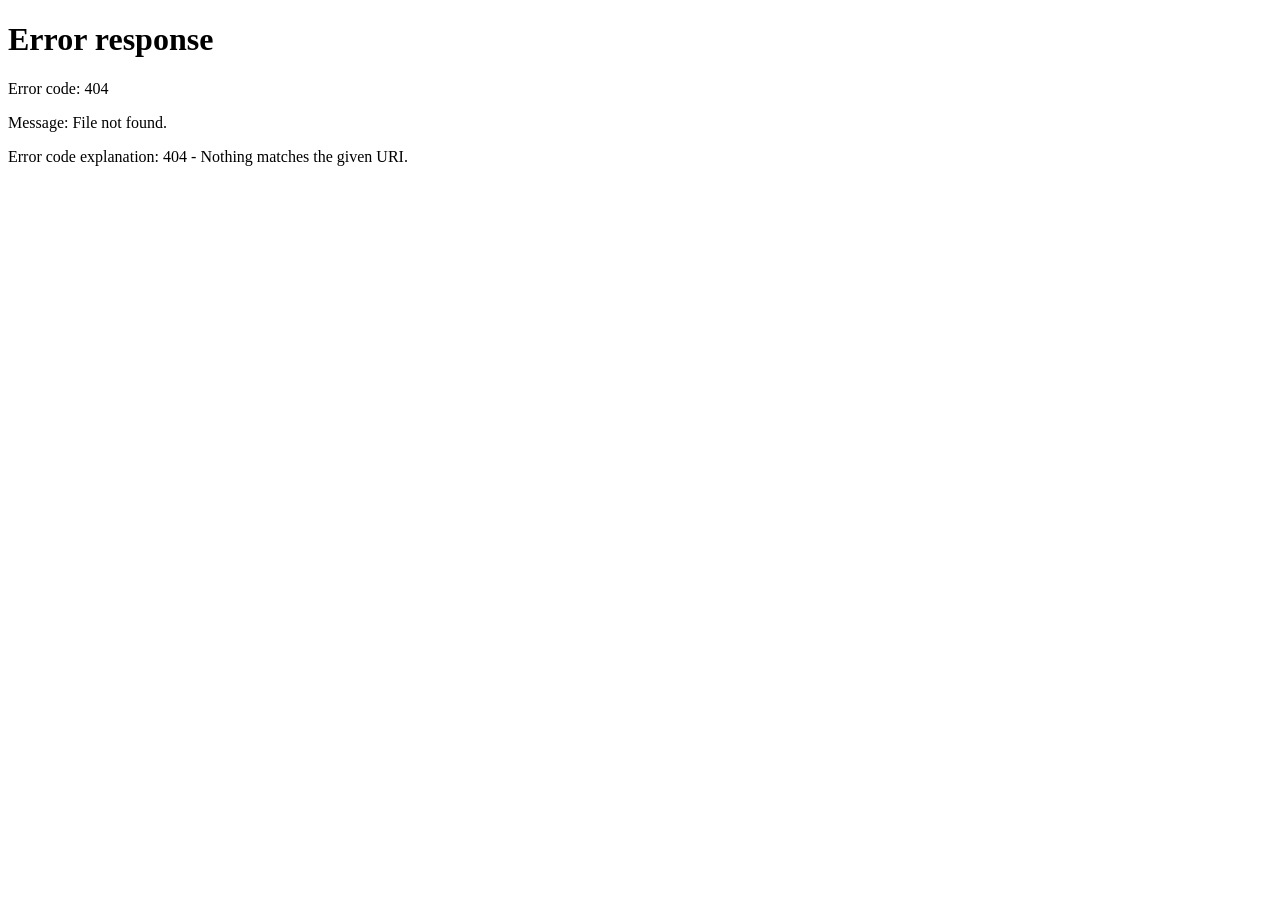
==== index.html @ 645b8ac2 "Initial commit: 诊断学复习网站 with quiz and auth" ====
<!DOCTYPE html>
<html lang="zh-CN">
<head>
  <meta charset="UTF-8">
  <meta name="viewport" content="width=device-width, initial-scale=1.0">
  <title>诊断学复习 - 医学生助手</title>
  <link rel="stylesheet" href="style.css">
</head>
<body>
  <!-- 顶部导航 -->
  <header class="header">
    <div class="header-inner">
      <a href="#" class="logo">
        <span class="logo-icon">⚕️</span>
        <span class="logo-text">诊断学复习</span>
      </a>
      <nav class="nav" id="nav">
        <a href="#symptoms" class="nav-item" data-module="symptoms">常见症状</a>
        <a href="#physical" class="nav-item" data-module="physical">体格检查</a>
        <a href="#lab" class="nav-item" data-module="lab">实验室检查</a>
        <a href="#ecg" class="nav-item" data-module="ecg">心电图</a>
        <a href="#imaging" class="nav-item" data-module="imaging">影像学检查</a>
        <a href="#reasoning" class="nav-item" data-module="reasoning">诊断思维</a>
        <a href="#quiz" class="nav-item quiz-nav-item" data-module="quiz">📝 刷题</a>
      </nav>
      <div class="header-actions">
        <span class="user-email" id="userEmail"></span>
        <button class="logout-btn" id="logoutBtn">退出</button>
        <button class="theme-btn" id="themeToggle" aria-label="切换主题">🌙</button>
        <button class="menu-btn" id="menuToggle" aria-label="菜单">☰</button>
      </div>
    </div>
  </header>

  <!-- 搜索栏 -->
  <div class="search-bar">
    <div class="search-inner">
      <span class="search-icon">🔍</span>
      <input type="text" class="search-input" id="searchInput" placeholder="搜索知识点（如：发热、血常规、ST段...）">
      <button class="search-clear" id="searchClear" aria-label="清除">✕</button>
    </div>
  </div>

  <!-- 主内容区 -->
  <main class="main" id="mainContent">
    <!-- 欢迎页面 -->
    <div class="welcome" id="welcome">
      <div class="welcome-icon">📖</div>
      <h1>诊断学复习助手</h1>
      <p class="welcome-sub">选择上方模块开始复习，或使用搜索框查找知识点</p>
      <div class="welcome-stats" id="welcomeStats">
        <div class="stat-item">
          <span class="stat-num" id="totalCards">0</span>
          <span class="stat-label">总知识点</span>
        </div>
        <div class="stat-item">
          <span class="stat-num" id="studiedCards">0</span>
          <span class="stat-label">已学习</span>
        </div>
        <div class="stat-item">
          <span class="stat-num" id="favoriteCards">0</span>
          <span class="stat-label">已收藏</span>
        </div>
      </div>
      <div class="welcome-modules" id="welcomeModules"></div>
    </div>

    <!-- 模块内容 -->
    <div class="module-content" id="moduleContent" style="display:none;">
      <div class="module-header">
        <h2 class="module-title" id="moduleTitle"></h2>
        <div class="module-progress">
          <span class="progress-text" id="progressText">0/0</span>
          <div class="progress-bar">
            <div class="progress-fill" id="progressFill"></div>
          </div>
        </div>
      </div>
      <div class="cards-container" id="cardsContainer"></div>
    </div>

    <!-- 刷题区域 -->
    <div class="quiz-area" id="quizArea" style="display:none;">
      <div class="quiz-header">
        <div class="quiz-filter">
          <button class="quiz-filter-btn active" data-filter="all">全部</button>
          <button class="quiz-filter-btn" data-filter="single">单选题</button>
          <button class="quiz-filter-btn" data-filter="multi">多选题</button>
          <button class="quiz-filter-btn" data-filter="fill">填空题</button>
          <button class="quiz-filter-btn" data-filter="short">简答题</button>
        </div>
        <div class="quiz-controls">
          <button class="quiz-btn shuffle-btn" id="shuffleBtn">🔀 随机</button>
          <button class="quiz-btn reset-btn" id="resetBtn">🔄 重置</button>
        </div>
      </div>
      <div class="quiz-stats-bar">
        <span class="quiz-progress-text" id="quizProgressText">0/0</span>
        <div class="quiz-progress-bar">
          <div class="quiz-progress-fill" id="quizProgressFill"></div>
        </div>
        <span class="quiz-score" id="quizScore">正确率: 0%</span>
      </div>
      <div class="quiz-card" id="quizCard">
        <div class="quiz-card-header">
          <span class="quiz-qtype" id="quizQtype">单选题</span>
          <span class="quiz-qnum" id="quizQnum">第 1 题</span>
        </div>
        <div class="quiz-stem" id="quizStem"></div>
        <div class="quiz-options" id="quizOptions"></div>
        <div class="quiz-input-area" id="quizInputArea" style="display:none;">
          <input type="text" class="quiz-input" id="quizInput" placeholder="请输入你的答案...">
          <button class="quiz-btn submit-btn" id="submitInputBtn">提交</button>
        </div>
        <div class="quiz-answer-area" id="quizAnswerArea">
          <div class="quiz-result" id="quizResult"></div>
          <div class="quiz-explanation" id="quizExplanation"></div>
        </div>
        <div class="quiz-nav">
          <button class="quiz-btn prev-btn" id="prevBtn">◀ 上一题</button>
          <button class="quiz-btn reveal-btn" id="revealBtn">👁 显示答案</button>
          <button class="quiz-btn next-btn" id="nextBtn">下一题 ▶</button>
        </div>
      </div>
    </div>

    <!-- 搜索结果 -->
    <div class="search-results" id="searchResults" style="display:none;">
      <div class="search-results-header">
        <h3>搜索结果 <span id="searchCount"></span></h3>
      </div>
      <div class="cards-container" id="searchCardsContainer"></div>
    </div>
  </main>

  <!-- 收藏抽屉 -->
  <div class="favorites-drawer" id="favoritesDrawer">
    <div class="drawer-header">
      <h3>⭐ 我的收藏</h3>
      <button class="drawer-close" id="drawerClose">✕</button>
    </div>
    <div class="drawer-body" id="drawerBody">
      <p class="empty-msg" id="emptyFav">暂无收藏，浏览时点击卡片上的 ⭐ 收藏</p>
    </div>
  </div>

  <!-- 浮动按钮 -->
  <button class="fab" id="fabFavorites" aria-label="收藏">⭐ <span class="fab-badge" id="favBadge">0</span></button>

  <script src="quiz-data.js"></script>
  <script src="quiz.js"></script>
  <script src="auth.js"></script>
  <script src="script.js"></script>
</body>
</html>
---- style.css ----
/* ===== 变量 ===== */
:root {
  --primary: #2563eb;
  --primary-light: #3b82f6;
  --primary-dark: #1d4ed8;
  --primary-bg: #eff6ff;
  --accent: #0ea5e9;
  --bg: #f8fafc;
  --card-bg: #ffffff;
  --text: #1e293b;
  --text-secondary: #64748b;
  --border: #e2e8f0;
  --shadow: 0 1px 3px rgba(0,0,0,0.08), 0 1px 2px rgba(0,0,0,0.06);
  --shadow-hover: 0 10px 25px rgba(0,0,0,0.1);
  --radius: 12px;
  --radius-sm: 8px;
  --transition: 0.3s cubic-bezier(0.4, 0, 0.2, 1);
  --nav-bg: rgba(255,255,255,0.85);
  --header-bg: rgba(255,255,255,0.95);
}

[data-theme="dark"] {
  --primary: #3b82f6;
  --primary-light: #60a5fa;
  --primary-dark: #2563eb;
  --primary-bg: #1e3a5f;
  --bg: #0f172a;
  --card-bg: #1e293b;
  --text: #e2e8f0;
  --text-secondary: #94a3b8;
  --border: #334155;
  --shadow: 0 1px 3px rgba(0,0,0,0.3);
  --shadow-hover: 0 10px 25px rgba(0,0,0,0.4);
  --nav-bg: rgba(15,23,42,0.85);
  --header-bg: rgba(15,23,42,0.95);
}

/* ===== 重置 ===== */
*, *::before, *::after { box-sizing: border-box; margin: 0; padding: 0; }
html { scroll-behavior: smooth; }
body {
  font-family: -apple-system, BlinkMacSystemFont, "Segoe UI", "PingFang SC", "Hiragino Sans GB", "Microsoft YaHei", sans-serif;
  background: var(--bg);
  color: var(--text);
  line-height: 1.7;
  transition: background var(--transition), color var(--transition);
  padding-top: 64px;
}

/* ===== 头部 ===== */
.header {
  position: fixed;
  top: 0; left: 0; right: 0;
  height: 64px;
  background: var(--header-bg);
  backdrop-filter: blur(12px);
  -webkit-backdrop-filter: blur(12px);
  border-bottom: 1px solid var(--border);
  z-index: 100;
  transition: background var(--transition), border var(--transition);
}
.header-inner {
  max-width: 1200px;
  margin: 0 auto;
  padding: 0 20px;
  height: 100%;
  display: flex;
  align-items: center;
  gap: 8px;
}
.logo {
  display: flex;
  align-items: center;
  gap: 8px;
  text-decoration: none;
  flex-shrink: 0;
}
.logo-icon { font-size: 24px; }
.logo-text {
  font-size: 18px;
  font-weight: 700;
  color: var(--text);
  transition: color var(--transition);
}
.nav {
  display: flex;
  gap: 2px;
  margin-left: 24px;
  flex: 1;
}
.nav-item {
  padding: 8px 14px;
  border-radius: var(--radius-sm);
  text-decoration: none;
  color: var(--text-secondary);
  font-size: 14px;
  font-weight: 500;
  transition: all var(--transition);
  white-space: nowrap;
}
.nav-item:hover {
  color: var(--primary);
  background: var(--primary-bg);
}
.nav-item.active {
  color: #fff;
  background: var(--primary);
}
.header-actions {
  display: flex;
  align-items: center;
  gap: 8px;
  flex-shrink: 0;
}
.user-email {
  font-size: 13px;
  color: var(--text-secondary);
  max-width: 140px;
  overflow: hidden;
  text-overflow: ellipsis;
  white-space: nowrap;
}
.logout-btn {
  padding: 5px 12px;
  border: 1px solid var(--border);
  border-radius: 6px;
  background: var(--card-bg);
  color: var(--text-secondary);
  font-size: 12px;
  cursor: pointer;
  transition: all 0.2s;
  font-family: inherit;
}
.logout-btn:hover {
  border-color: #ef4444;
  color: #ef4444;
  background: #fef2f2;
}
[data-theme="dark"] .logout-btn:hover {
  background: #450a0a;
}
.theme-btn, .menu-btn {
  width: 40px; height: 40px;
  border: 1px solid var(--border);
  border-radius: var(--radius-sm);
  background: var(--card-bg);
  color: var(--text);
  font-size: 18px;
  cursor: pointer;
  display: flex;
  align-items: center;
  justify-content: center;
  transition: all var(--transition);
}
.theme-btn:hover, .menu-btn:hover { border-color: var(--primary); }
.menu-btn { display: none; }

/* ===== 搜索栏 ===== */
.search-bar {
  max-width: 720px;
  margin: 20px auto 0;
  padding: 0 20px;
}
.search-inner {
  position: relative;
  display: flex;
  align-items: center;
  background: var(--card-bg);
  border: 2px solid var(--border);
  border-radius: 12px;
  transition: all var(--transition);
}
.search-inner:focus-within {
  border-color: var(--primary);
  box-shadow: 0 0 0 4px rgba(37,99,235,0.1);
}
.search-icon {
  position: absolute;
  left: 16px;
  font-size: 16px;
  pointer-events: none;
}
.search-input {
  width: 100%;
  padding: 14px 44px 14px 44px;
  border: none;
  background: transparent;
  font-size: 15px;
  color: var(--text);
  outline: none;
  font-family: inherit;
}
.search-input::placeholder { color: var(--text-secondary); }
.search-clear {
  position: absolute;
  right: 12px;
  width: 28px; height: 28px;
  border: none;
  border-radius: 50%;
  background: var(--border);
  color: var(--text-secondary);
  font-size: 12px;
  cursor: pointer;
  display: none;
  align-items: center;
  justify-content: center;
}
.search-clear.visible { display: flex; }

/* ===== 主内容 ===== */
.main { max-width: 1200px; margin: 0 auto; padding: 24px 20px 80px; }

/* ===== 欢迎页 ===== */
.welcome {
  text-align: center;
  padding: 60px 20px;
  animation: fadeIn 0.5s ease;
}
.welcome-icon { font-size: 64px; margin-bottom: 16px; }
.welcome h1 {
  font-size: 32px;
  font-weight: 800;
  margin-bottom: 8px;
  background: linear-gradient(135deg, var(--primary), var(--accent));
  -webkit-background-clip: text;
  -webkit-text-fill-color: transparent;
  background-clip: text;
}
.welcome-sub { color: var(--text-secondary); font-size: 16px; margin-bottom: 32px; }
.welcome-stats {
  display: flex;
  justify-content: center;
  gap: 40px;
  margin-bottom: 40px;
}
.stat-item { text-align: center; }
.stat-num {
  display: block;
  font-size: 32px;
  font-weight: 800;
  color: var(--primary);
}
.stat-label { font-size: 14px; color: var(--text-secondary); }
.welcome-modules {
  display: grid;
  grid-template-columns: repeat(auto-fit, minmax(160px, 1fr));
  gap: 16px;
  max-width: 700px;
  margin: 0 auto;
}
.welcome-module-btn {
  padding: 20px 16px;
  border: 2px solid var(--border);
  border-radius: var(--radius);
  background: var(--card-bg);
  cursor: pointer;
  transition: all var(--transition);
  text-align: center;
}
.welcome-module-btn:hover {
  border-color: var(--primary);
  transform: translateY(-2px);
  box-shadow: var(--shadow-hover);
}
.welcome-module-btn .icon { font-size: 28px; display: block; margin-bottom: 8px; }
.welcome-module-btn .name { font-size: 14px; font-weight: 600; color: var(--text); }

/* ===== 模块头部 ===== */
.module-header {
  display: flex;
  justify-content: space-between;
  align-items: center;
  flex-wrap: wrap;
  gap: 16px;
  margin-bottom: 24px;
  animation: fadeIn 0.3s ease;
}
.module-title {
  font-size: 24px;
  font-weight: 700;
}
.module-progress {
  display: flex;
  align-items: center;
  gap: 12px;
}
.progress-text { font-size: 14px; color: var(--text-secondary); white-space: nowrap; }
.progress-bar {
  width: 120px;
  height: 6px;
  background: var(--border);
  border-radius: 3px;
  overflow: hidden;
}
.progress-fill {
  height: 100%;
  background: linear-gradient(90deg, var(--primary), var(--accent));
  border-radius: 3px;
  width: 0%;
  transition: width 0.5s ease;
}

/* ===== 卡片容器 ===== */
.cards-container {
  display: flex;
  flex-direction: column;
  gap: 12px;
}

/* ===== 卡片 ===== */
.card {
  background: var(--card-bg);
  border: 1px solid var(--border);
  border-radius: var(--radius);
  overflow: hidden;
  transition: all var(--transition);
  animation: fadeIn 0.3s ease;
}
.card:hover { box-shadow: var(--shadow-hover); }
.card-header {
  display: flex;
  align-items: center;
  gap: 12px;
  padding: 16px 20px;
  cursor: pointer;
  user-select: none;
}
.card-header:hover { background: var(--primary-bg); }
.card-index {
  width: 28px; height: 28px;
  border-radius: 50%;
  background: var(--primary-bg);
  color: var(--primary);
  display: flex;
  align-items: center;
  justify-content: center;
  font-size: 13px;
  font-weight: 700;
  flex-shrink: 0;
}
.card-title {
  flex: 1;
  font-size: 16px;
  font-weight: 600;
}
.card-badges {
  display: flex;
  gap: 6px;
  flex-shrink: 0;
}
.card-badge {
  font-size: 11px;
  padding: 2px 8px;
  border-radius: 10px;
  background: var(--primary-bg);
  color: var(--primary);
  font-weight: 500;
}
.card-fav {
  background: none;
  border: none;
  font-size: 18px;
  cursor: pointer;
  padding: 4px;
  transition: transform var(--transition);
  line-height: 1;
}
.card-fav:hover { transform: scale(1.2); }
.card-arrow {
  font-size: 12px;
  color: var(--text-secondary);
  transition: transform var(--transition);
}
.card.open .card-arrow { transform: rotate(180deg); }

.card-body {
  max-height: 0;
  overflow: hidden;
  transition: max-height 0.4s ease, padding 0.3s ease;
}
.card.open .card-body {
  max-height: 3000px;
}
.card-content {
  padding: 0 20px 20px;
  font-size: 15px;
  color: var(--text);
  line-height: 1.8;
}
.card-content p { margin-bottom: 10px; }
.card-content p:last-child { margin-bottom: 0; }
.card-content strong { color: var(--primary); }

/* 卡片内表格 */
.card-table {
  width: 100%;
  border-collapse: collapse;
  margin: 12px 0;
  font-size: 14px;
}
.card-table th {
  background: var(--primary-bg);
  color: var(--primary-dark);
  padding: 10px 14px;
  text-align: left;
  font-weight: 600;
  border: 1px solid var(--border);
}
.card-table td {
  padding: 8px 14px;
  border: 1px solid var(--border);
}
.card-table tr:nth-child(even) { background: var(--primary-bg); }

/* 口诀 */
.mnemonic {
  background: linear-gradient(135deg, #fef3c7, #fde68a);
  border-left: 4px solid #f59e0b;
  padding: 12px 16px;
  border-radius: 0 var(--radius-sm) var(--radius-sm) 0;
  margin: 12px 0;
  font-size: 15px;
  color: #92400e;
  line-height: 1.9;
}
[data-theme="dark"] .mnemonic {
  background: linear-gradient(135deg, #3b2f0a, #4a3b0f);
  color: #fbbf24;
  border-left-color: #f59e0b;
}

/* 关键点 */
.key-point {
  background: var(--primary-bg);
  border-left: 4px solid var(--primary);
  padding: 12px 16px;
  border-radius: 0 var(--radius-sm) var(--radius-sm) 0;
  margin: 12px 0;
  font-size: 14px;
}

/* 列表样式 */
.card-content ul {
  margin: 8px 0;
  padding-left: 20px;
}
.card-content li { margin-bottom: 4px; }

/* ===== 搜索结果 ===== */
.search-results { animation: fadeIn 0.3s ease; }
.search-results-header h3 { font-size: 18px; margin-bottom: 16px; color: var(--text-secondary); }
.search-results-header span { color: var(--primary); font-weight: 700; }

/* ===== 收藏抽屉 ===== */
.favorites-drawer {
  position: fixed;
  top: 0; right: -380px;
  width: 360px;
  height: 100%;
  background: var(--card-bg);
  border-left: 1px solid var(--border);
  z-index: 200;
  transition: right 0.3s ease;
  box-shadow: -4px 0 20px rgba(0,0,0,0.1);
}
.favorites-drawer.open { right: 0; }
.drawer-header {
  display: flex;
  justify-content: space-between;
  align-items: center;
  padding: 20px;
  border-bottom: 1px solid var(--border);
}
.drawer-header h3 { font-size: 16px; }
.drawer-close {
  width: 32px; height: 32px;
  border: none;
  border-radius: 50%;
  background: var(--border);
  color: var(--text-secondary);
  cursor: pointer;
  font-size: 14px;
}
.drawer-body { padding: 16px; overflow-y: auto; height: calc(100% - 72px); }
.drawer-item {
  padding: 12px;
  border: 1px solid var(--border);
  border-radius: var(--radius-sm);
  margin-bottom: 8px;
  cursor: pointer;
  transition: all var(--transition);
  font-size: 14px;
}
.drawer-item:hover { border-color: var(--primary); background: var(--primary-bg); }
.drawer-item .module-tag {
  font-size: 11px;
  color: var(--primary);
  font-weight: 600;
}
.empty-msg { color: var(--text-secondary); font-size: 14px; text-align: center; padding: 40px 0; }

/* ===== 浮动按钮 ===== */
.fab {
  position: fixed;
  bottom: 24px;
  right: 24px;
  width: 56px;
  height: 56px;
  border-radius: 50%;
  background: var(--primary);
  color: #fff;
  border: none;
  font-size: 24px;
  cursor: pointer;
  box-shadow: 0 4px 16px rgba(37,99,235,0.4);
  transition: all var(--transition);
  z-index: 50;
  display: flex;
  align-items: center;
  justify-content: center;
}
.fab:hover { transform: scale(1.1); box-shadow: 0 6px 24px rgba(37,99,235,0.5); }
.fab-badge {
  position: absolute;
  top: -4px;
  right: -4px;
  background: #ef4444;
  color: #fff;
  font-size: 11px;
  font-weight: 700;
  width: 22px;
  height: 22px;
  border-radius: 50%;
  display: flex;
  align-items: center;
  justify-content: center;
}

/* ===== 遮罩 ===== */
.overlay {
  position: fixed;
  inset: 0;
  background: rgba(0,0,0,0.4);
  z-index: 150;
  opacity: 0;
  pointer-events: none;
  transition: opacity 0.3s ease;
}
.overlay.open { opacity: 1; pointer-events: auto; }

/* ===== 刷题区域 ===== */
.quiz-area { animation: fadeIn 0.3s ease; }
.quiz-header {
  display: flex;
  justify-content: space-between;
  align-items: center;
  flex-wrap: wrap;
  gap: 12px;
  margin-bottom: 16px;
}
.quiz-filter {
  display: flex;
  gap: 6px;
  flex-wrap: wrap;
}
.quiz-filter-btn {
  padding: 6px 14px;
  border: 1px solid var(--border);
  border-radius: 20px;
  background: var(--card-bg);
  color: var(--text-secondary);
  font-size: 13px;
  cursor: pointer;
  transition: all var(--transition);
  font-family: inherit;
}
.quiz-filter-btn:hover { border-color: var(--primary); color: var(--primary); }
.quiz-filter-btn.active {
  background: var(--primary);
  color: #fff;
  border-color: var(--primary);
}
.quiz-controls { display: flex; gap: 8px; }
.quiz-btn {
  padding: 6px 14px;
  border: 1px solid var(--border);
  border-radius: var(--radius-sm);
  background: var(--card-bg);
  color: var(--text);
  font-size: 13px;
  cursor: pointer;
  transition: all var(--transition);
  font-family: inherit;
}
.quiz-btn:hover { border-color: var(--primary); color: var(--primary); }
.quiz-btn:disabled { opacity: 0.4; cursor: not-allowed; }

.quiz-stats-bar {
  display: flex;
  align-items: center;
  gap: 12px;
  margin-bottom: 20px;
  padding: 12px 16px;
  background: var(--card-bg);
  border: 1px solid var(--border);
  border-radius: var(--radius-sm);
}
.quiz-progress-text { font-size: 13px; color: var(--text-secondary); white-space: nowrap; }
.quiz-progress-bar {
  flex: 1;
  height: 6px;
  background: var(--border);
  border-radius: 3px;
  overflow: hidden;
}
.quiz-progress-fill {
  height: 100%;
  background: linear-gradient(90deg, var(--primary), var(--accent));
  border-radius: 3px;
  transition: width 0.4s ease;
}
.quiz-score { font-size: 13px; font-weight: 600; color: var(--primary); white-space: nowrap; }

.quiz-card {
  background: var(--card-bg);
  border: 1px solid var(--border);
  border-radius: var(--radius);
  padding: 24px;
  animation: fadeIn 0.3s ease;
}
.quiz-card-header {
  display: flex;
  justify-content: space-between;
  align-items: center;
  margin-bottom: 16px;
}
.quiz-qtype {
  font-size: 12px;
  font-weight: 600;
  padding: 3px 10px;
  border-radius: 12px;
  background: var(--primary-bg);
  color: var(--primary);
}
.quiz-qnum { font-size: 14px; color: var(--text-secondary); }

.quiz-stem {
  font-size: 17px;
  font-weight: 600;
  line-height: 1.8;
  margin-bottom: 20px;
  padding: 16px;
  background: var(--primary-bg);
  border-radius: var(--radius-sm);
  border-left: 4px solid var(--primary);
}
.blank-mark {
  color: var(--primary);
  font-weight: 700;
  letter-spacing: 2px;
}

.quiz-options { margin-bottom: 16px; }
.quiz-option {
  display: flex;
  align-items: center;
  gap: 10px;
  padding: 12px 16px;
  margin-bottom: 8px;
  border: 2px solid var(--border);
  border-radius: var(--radius-sm);
  cursor: pointer;
  transition: all var(--transition);
}
.quiz-option:hover { border-color: var(--primary-light); background: var(--primary-bg); }
.quiz-option.selected {
  border-color: var(--primary);
  background: var(--primary-bg);
}
.quiz-option.correct {
  border-color: #22c55e;
  background: #f0fdf4;
}
[data-theme="dark"] .quiz-option.correct {
  border-color: #22c55e;
  background: #14532d;
}
.quiz-option.incorrect {
  border-color: #ef4444;
  background: #fef2f2;
}
[data-theme="dark"] .quiz-option.incorrect {
  border-color: #ef4444;
  background: #450a0a;
}
.quiz-option .opt-key {
  width: 28px; height: 28px;
  border-radius: 50%;
  background: var(--primary-bg);
  color: var(--primary);
  display: flex;
  align-items: center;
  justify-content: center;
  font-weight: 700;
  font-size: 13px;
  flex-shrink: 0;
}
.quiz-option .opt-text { flex: 1; font-size: 15px; line-height: 1.5; }
.quiz-option .opt-mark {
  font-size: 18px;
  color: #22c55e;
  font-weight: 700;
}

.quiz-input-area {
  display: flex;
  gap: 8px;
  margin-bottom: 16px;
}
.quiz-input {
  flex: 1;
  padding: 10px 14px;
  border: 2px solid var(--border);
  border-radius: var(--radius-sm);
  font-size: 15px;
  background: var(--card-bg);
  color: var(--text);
  outline: none;
  font-family: inherit;
  transition: border var(--transition);
}
.quiz-input:focus { border-color: var(--primary); }
.submit-btn {
  background: var(--primary);
  color: #fff !important;
  border-color: var(--primary) !important;
  font-weight: 600;
}
.submit-btn:hover { background: var(--primary-dark) !important; }

.quiz-answer-area { margin-bottom: 16px; }
.quiz-result { display: none; }
.result-correct {
  padding: 12px 16px;
  background: #f0fdf4;
  border: 1px solid #22c55e;
  border-radius: var(--radius-sm);
  color: #166534;
  font-weight: 600;
  font-size: 15px;
}
[data-theme="dark"] .result-correct {
  background: #14532d;
  color: #bbf7d0;
  border-color: #22c55e;
}
.result-incorrect {
  padding: 12px 16px;
  background: #fef2f2;
  border: 1px solid #ef4444;
  border-radius: var(--radius-sm);
  color: #991b1b;
  font-weight: 600;
  font-size: 15px;
}
[data-theme="dark"] .result-incorrect {
  background: #450a0a;
  color: #fca5a5;
  border-color: #ef4444;
}
.correct-answer {
  margin-top: 8px;
  font-size: 14px;
  color: var(--text-secondary);
}
.correct-answer strong { color: #22c55e; }
.correct-text { color: var(--text-secondary); font-size: 13px; }

.short-answer {
  padding: 12px 16px;
  background: var(--primary-bg);
  border: 1px solid var(--primary);
  border-radius: var(--radius-sm);
  font-size: 14px;
  line-height: 1.8;
}
.no-answer { color: var(--text-secondary); font-style: italic; }

.quiz-nav {
  display: flex;
  justify-content: space-between;
  gap: 8px;
  padding-top: 16px;
  border-top: 1px solid var(--border);
}
.quiz-nav .quiz-btn { flex: 1; text-align: center; padding: 10px 16px; font-size: 14px; }
.reveal-btn { background: var(--primary-bg); color: var(--primary); border-color: var(--primary); }
.prev-btn, .next-btn { font-weight: 500; }

.quiz-empty {
  text-align: center;
  padding: 60px 20px;
  color: var(--text-secondary);
}

/* Quiz nav item highlight */
.quiz-nav-item {
  background: linear-gradient(135deg, #f97316, #ef4444);
  color: #fff !important;
  font-weight: 700;
}
.quiz-nav-item:hover { opacity: 0.9; }

/* ===== 动画 ===== */
@keyframes fadeIn {
  from { opacity: 0; transform: translateY(8px); }
  to { opacity: 1; transform: translateY(0); }
}

/* ===== 响应式 ===== */
@media (max-width: 768px) {
  body { padding-top: 56px; }
  .header { height: 56px; }
  .nav {
    position: fixed;
    top: 56px; left: 0; right: 0;
    flex-direction: column;
    background: var(--card-bg);
    border-bottom: 1px solid var(--border);
    padding: 8px;
    gap: 4px;
    transform: translateY(-100%);
    opacity: 0;
    pointer-events: none;
    transition: all var(--transition);
    margin-left: 0;
  }
  .nav.open {
    transform: translateY(0);
    opacity: 1;
    pointer-events: auto;
  }
  .menu-btn { display: flex; }
  .welcome h1 { font-size: 24px; }
  .welcome-stats { gap: 24px; }
  .stat-num { font-size: 24px; }
  .welcome-modules { grid-template-columns: repeat(2, 1fr); }
  .module-title { font-size: 20px; }
  .card-header { padding: 14px 16px; }
  .card-content { padding: 0 16px 16px; font-size: 14px; }
  .card-table { font-size: 13px; }
  .card-table th, .card-table td { padding: 6px 10px; }
  .favorites-drawer { width: 100%; right: -100%; }
  .search-bar { margin-top: 12px; }
  .main { padding: 16px 16px 80px; }
}
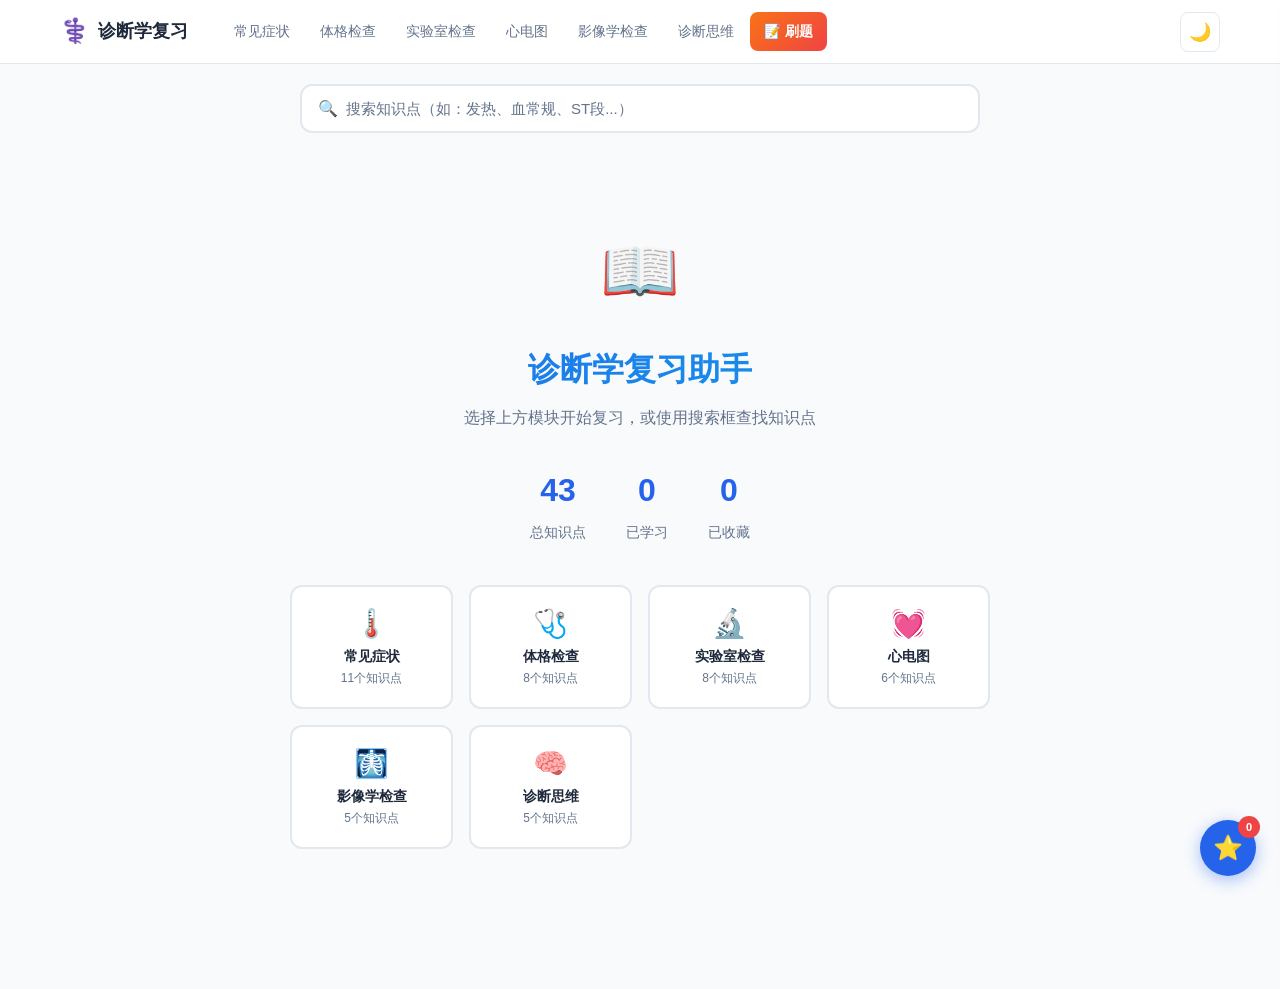
==== commit 7483ce8e: "Remove auth backend: convert to pure static site for Vercel deployment" ====
--- a/index.html
+++ b/index.html
@@ -24,8 +24,6 @@
         <a href="#quiz" class="nav-item quiz-nav-item" data-module="quiz">📝 刷题</a>
       </nav>
       <div class="header-actions">
-        <span class="user-email" id="userEmail"></span>
-        <button class="logout-btn" id="logoutBtn">退出</button>
         <button class="theme-btn" id="themeToggle" aria-label="切换主题">🌙</button>
         <button class="menu-btn" id="menuToggle" aria-label="菜单">☰</button>
       </div>
@@ -149,7 +147,6 @@
 
   <script src="quiz-data.js"></script>
   <script src="quiz.js"></script>
-  <script src="auth.js"></script>
   <script src="script.js"></script>
 </body>
 </html>
--- a/style.css
+++ b/style.css
@@ -111,33 +111,6 @@
   align-items: center;
   gap: 8px;
   flex-shrink: 0;
-}
-.user-email {
-  font-size: 13px;
-  color: var(--text-secondary);
-  max-width: 140px;
-  overflow: hidden;
-  text-overflow: ellipsis;
-  white-space: nowrap;
-}
-.logout-btn {
-  padding: 5px 12px;
-  border: 1px solid var(--border);
-  border-radius: 6px;
-  background: var(--card-bg);
-  color: var(--text-secondary);
-  font-size: 12px;
-  cursor: pointer;
-  transition: all 0.2s;
-  font-family: inherit;
-}
-.logout-btn:hover {
-  border-color: #ef4444;
-  color: #ef4444;
-  background: #fef2f2;
-}
-[data-theme="dark"] .logout-btn:hover {
-  background: #450a0a;
 }
 .theme-btn, .menu-btn {
   width: 40px; height: 40px;
